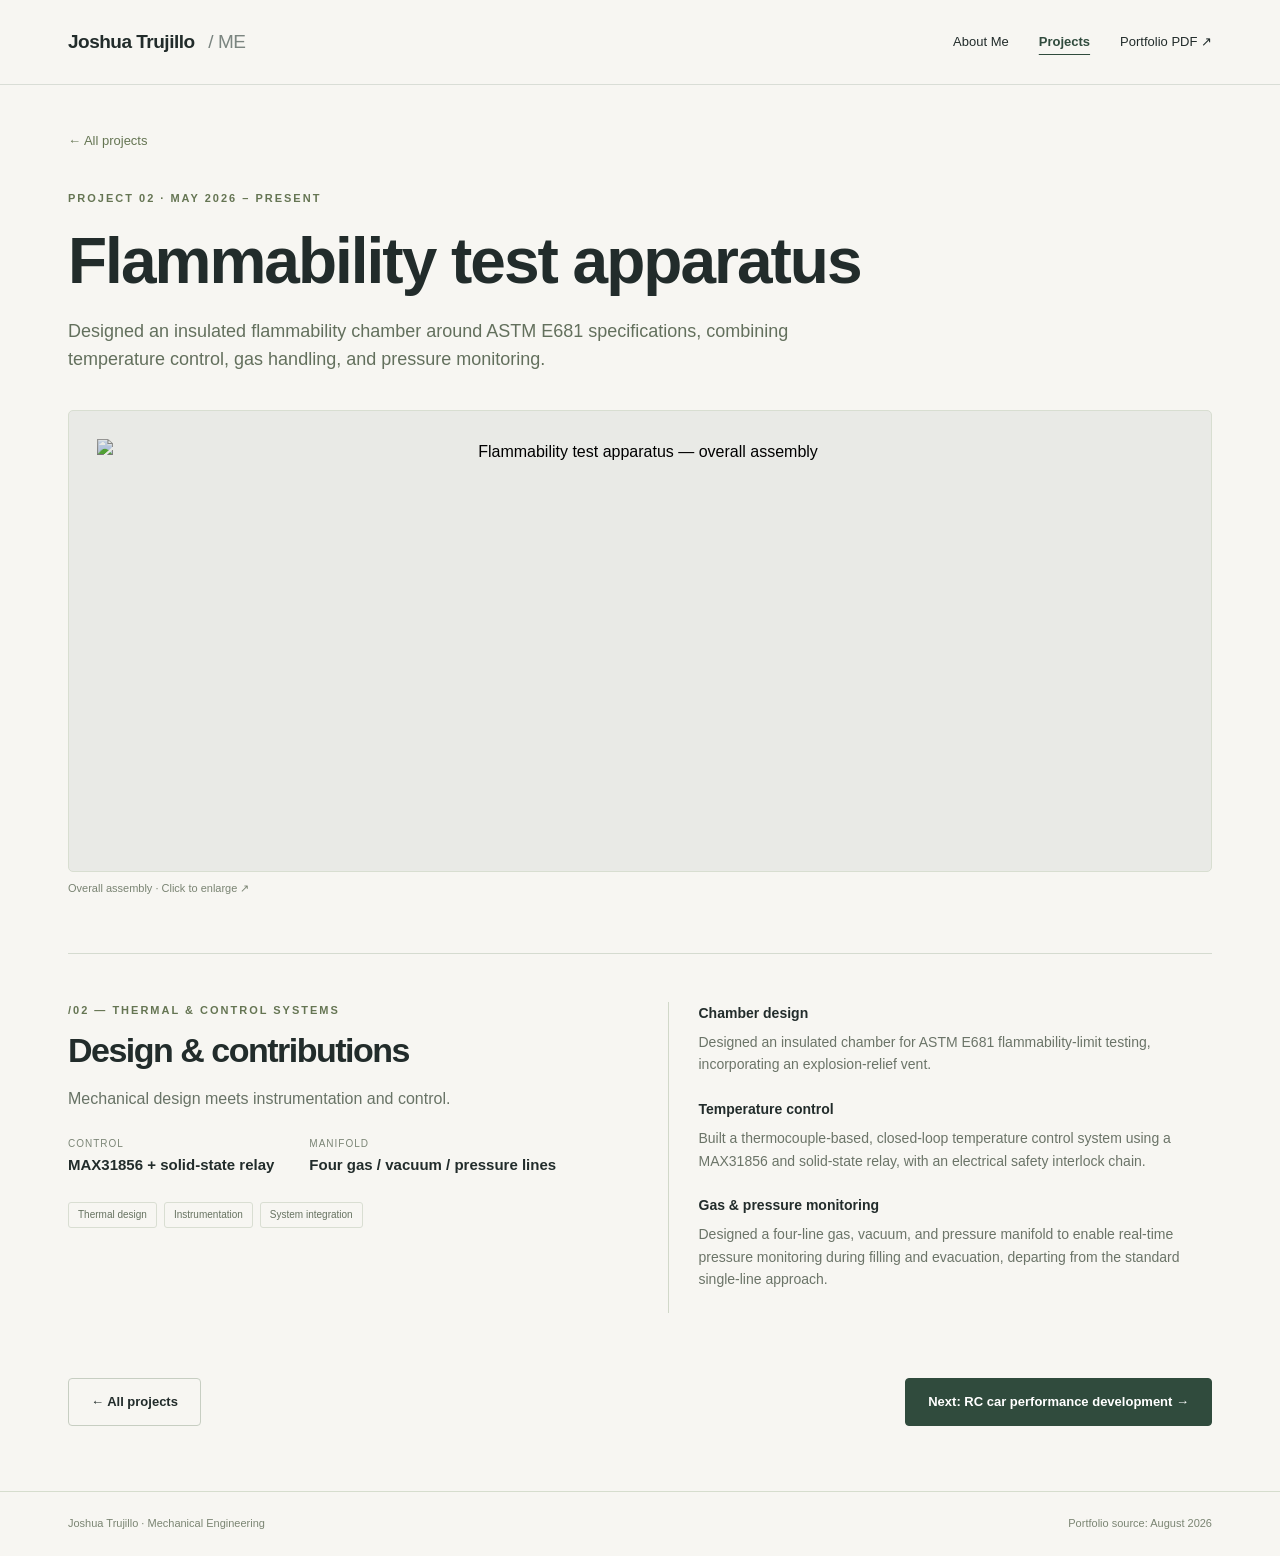
==== flammability.html @ b4437c77 "Add files via upload" ====
<!doctype html><html lang="en"><head><meta charset="utf-8"><meta name="viewport" content="width=device-width, initial-scale=1"><title>Flammability test apparatus | Joshua Trujillo</title><meta name="description" content="Joshua Trujillo’s mechanical engineering portfolio: wind tunnel development, flammability test apparatus, RC vehicle optimization, and battle bot design."><meta name="theme-color" content="#304b3d"><link rel="icon" href="favicon.svg" type="image/svg+xml"><link rel="stylesheet" href="style.css"></head><body><a class="skip" href="#main">Skip to content</a><header><nav class="wrap nav" aria-label="Main navigation"><a class="brand" href="index.html">Joshua Trujillo<span> / ME</span></a><div class="navlinks"><a href="index.html">About Me</a><a href="projects.html" aria-current="page">Projects</a><a href="Joshua-Trujillo-Engineering-Portfolio.pdf" target="_blank" rel="noopener">Portfolio PDF ↗</a></div></nav></header><main id="main" class="wrap project-detail"><section class="project-intro"><a class="back-link" href="projects.html">← All projects</a><div class="project-title-row"><div><div class="eyebrow">Project 02 · May 2026 – Present</div><h1>Flammability test apparatus</h1><p class="project-summary">Designed an insulated flammability chamber around ASTM E681 specifications, combining temperature control, gas handling, and pressure monitoring.</p></div></div><figure class="project-main-image"><button class="zoom" data-image="assets/p4-1.jpeg" data-caption="Flammability test apparatus" aria-label="Enlarge Flammability test apparatus image"><img src="assets/p4-1.jpeg" alt="Flammability test apparatus — overall assembly"></button><figcaption>Overall assembly · Click to enlarge ↗</figcaption></figure></section><section class="case" id="flammability"><div class="case-top"><div><div class="eyebrow">/02 — Thermal & control systems</div><h2>Design & contributions</h2><p class="case-intro">Mechanical design meets instrumentation and control.</p><div class="facts"><div class="fact"><small>Control</small><strong>MAX31856 + solid-state relay</strong></div><div class="fact"><small>Manifold</small><strong>Four gas / vacuum / pressure lines</strong></div></div><div class="tags"><span>Thermal design</span><span>Instrumentation</span><span>System integration</span></div></div><div class="contributions"><h3>Chamber design</h3><p>Designed an insulated chamber for ASTM E681 flammability-limit testing, incorporating an explosion-relief vent.</p><h3>Temperature control</h3><p>Built a thermocouple-based, closed-loop temperature control system using a MAX31856 and solid-state relay, with an electrical safety interlock chain.</p><h3>Gas & pressure monitoring</h3><p>Designed a four-line gas, vacuum, and pressure manifold to enable real-time pressure monitoring during filling and evacuation, departing from the standard single-line approach.</p></div></div></section><nav class="project-pagination" aria-label="Project navigation"><a class="btn" href="projects.html">← All projects</a><a class="btn primary" href="rc-car.html">Next: RC car performance development →</a></nav></main><footer><div class="wrap"><span>Joshua Trujillo · Mechanical Engineering</span><span>Portfolio source: August 2026</span></div></footer><dialog aria-label="Enlarged project image"><button aria-label="Close image">Close ×</button><img alt=""></dialog><script src="script.js"></script></body></html>
---- style.css ----
*{box-sizing:border-box}html{scroll-behavior:smooth;scroll-padding-top:90px}body{margin:0;background:#f7f6f2;color:#222c2b;font-family:Arial,Helvetica,sans-serif;line-height:1.6}a{color:inherit;text-decoration:none}button{font:inherit}img{display:block;max-width:100%}.wrap{max-width:1240px;margin:auto;padding:0 48px}header{position:sticky;top:0;background:#f7f6f2f2;backdrop-filter:blur(12px);z-index:10;border-bottom:1px solid #d9ddd6}.nav{display:flex;justify-content:space-between;align-items:center;min-height:84px;gap:24px}.brand{font-weight:700;letter-spacing:-.5px;font-size:19px}.brand span{color:#7b8580;margin-left:9px;font-weight:400}.navlinks{display:flex;gap:30px;font-size:13px}.navlinks a:hover{color:#6a8049}.eyebrow{text-transform:uppercase;font-size:11px;letter-spacing:2px;font-weight:700;color:#657553}.hero{display:grid;grid-template-columns:1.04fr 1fr;gap:40px;align-items:center;padding:80px 0 65px}h1{font-size:clamp(44px,5.6vw,76px);line-height:1.04;letter-spacing:-4px;margin:25px 0}h1 em{font-style:normal;color:#6a7e54}.intro{max-width:480px;color:#616a65;font-size:17px}.buttons{display:flex;gap:12px;flex-wrap:wrap;margin-top:30px}.btn{display:inline-flex;align-items:center;justify-content:center;gap:25px;padding:13px 22px;border:1px solid #c7cec2;border-radius:4px;font-size:13px;font-weight:600}.btn.primary{background:#304b3d;color:white;border-color:#304b3d}.btn:hover{background:#e7ebdf}.btn.primary:hover{background:#42644f}.hero-art{background:#e9ece5;border:1px solid #d4dbce;border-radius:8px;padding:28px 20px 20px;position:relative}.art-label{font:10px monospace;letter-spacing:1.5px;color:#667260;display:flex;justify-content:space-between}.hero-art img{width:100%;height:320px;object-fit:contain;mix-blend-mode:multiply;margin:18px 0}.caption{display:flex;justify-content:space-between;border-top:1px solid #c8d1c0;padding-top:16px;font-size:11px;color:#65705f}.strip{display:grid;grid-template-columns:repeat(3,1fr);border-top:1px solid #d5dbd0;border-bottom:1px solid #d5dbd0;padding:23px 0;margin-bottom:88px;gap:25px}.strip div{font-size:13px}.strip span{display:block;color:#7c867d;font-size:10px;text-transform:uppercase;letter-spacing:1.5px;margin-bottom:4px}.section-heading{display:flex;justify-content:space-between;align-items:end;gap:24px;margin-bottom:35px}h2{font-size:38px;letter-spacing:-1.5px;line-height:1.15;margin:12px 0}.section-heading p{color:#798277;font-size:13px}.project-grid{display:grid;grid-template-columns:1fr 1fr;gap:42px 28px}.project-card .picture{overflow:hidden;height:320px;background:#e9eae6;border:1px solid #e0e3da;border-radius:6px;position:relative}.picture img{width:100%;height:100%;object-fit:contain;mix-blend-mode:multiply;transition:transform .4s;padding:22px}.project-card:hover img{transform:scale(1.035)}.project-card .index{position:absolute;left:17px;top:14px;font:11px monospace;z-index:1;color:#586350}.card-meta{display:flex;justify-content:space-between;color:#73806b;font-size:10px;text-transform:uppercase;letter-spacing:1px;margin:19px 0 7px}.project-card h3{font-size:23px;letter-spacing:-.6px;margin:0 0 8px;display:flex;justify-content:space-between}.project-card p{font-size:14px;color:#6e766e;margin:0;max-width:510px}.tags{display:flex;gap:7px;flex-wrap:wrap;margin-top:17px}.tags span{font-size:10px;border:1px solid #d9ded2;border-radius:3px;padding:4px 9px;color:#667260}.case{padding-top:80px;margin-top:55px;border-top:1px solid #d5dbd0}.case-top{display:grid;grid-template-columns:1fr 1fr;gap:55px}.case h2{font-size:34px}.case-intro{color:#687366;font-size:16px}.facts{display:flex;gap:35px;margin:24px 0}.fact small{display:block;color:#7c8677;font-size:10px;letter-spacing:1px;text-transform:uppercase}.fact strong{font-size:15px}.contributions{border-left:1px solid #d1d8c9;padding-left:30px}.contributions h3{font-size:14px;margin:0 0 7px}.contributions p{font-size:14px;color:#6b7468;margin:0 0 22px}.gallery{display:grid;grid-template-columns:repeat(3,1fr);gap:20px;margin-top:32px}figure{margin:0}figure button{width:100%;padding:0;border:1px solid #d8ded1;background:#e9eae6;cursor:zoom-in;border-radius:5px;overflow:hidden}figure img{width:100%;height:230px;object-fit:contain;padding:14px;mix-blend-mode:multiply}figcaption{font-size:11px;color:#7a8473;margin-top:8px}.about{display:grid;grid-template-columns:.7fr 1fr;gap:80px;margin-top:90px;background:#e9ede2;padding:48px;border-radius:6px}.about p{color:#63705d;font-size:15px}.about h3{font-size:13px}.end{display:flex;justify-content:space-between;align-items:center;gap:30px;padding:65px 0}footer{border-top:1px solid #d6ddce;padding:23px 0;color:#7b8573;font-size:11px}footer .wrap{display:flex;justify-content:space-between}dialog{border:0;border-radius:8px;padding:50px 15px 15px;max-width:94vw;max-height:94vh;background:#f5f6f2}dialog::backdrop{background:#17251be0}dialog img{max-height:76vh;max-width:85vw;object-fit:contain}dialog button{position:absolute;top:9px;right:12px;background:none;border:0;cursor:pointer;padding:4px 12px}a:focus-visible,button:focus-visible{outline:3px solid #869d60;outline-offset:5px}.skip{position:absolute;top:-100px}.skip:focus{top:8px;left:10px;background:white;z-index:100;padding:10px}@media(max-width:800px){.wrap{padding:0 24px}.hero{grid-template-columns:1fr;padding-top:45px;gap:32px}h1{letter-spacing:-2.5px}.hero-art img{height:260px}.strip{margin-bottom:55px}.project-card .picture{height:240px}.case-top{grid-template-columns:1fr;gap:20px}.contributions{padding-left:20px}.about{grid-template-columns:1fr;gap:15px;padding:30px}.navlinks{gap:18px}.brand span{display:none}.gallery{gap:10px}figure img{height:170px}}@media(max-width:520px){.project-grid{grid-template-columns:1fr}.navlinks{font-size:11px;gap:14px}.brand{font-size:16px}.nav{min-height:70px}.strip{gap:15px}.strip div{font-size:11px}.strip span{font-size:8px}.section-heading{display:block}h2{font-size:32px}.project-card .picture{height:290px}.gallery{grid-template-columns:1fr}figure img{height:260px}.end{display:block}.end .btn{margin-top:12px}.facts{gap:20px}.card-meta{font-size:9px}footer .wrap{gap:20px}}@media(prefers-reduced-motion:reduce){html{scroll-behavior:auto}.picture img{transition:none}}
.navlinks [aria-current="page"]{color:#304b3d;font-weight:700;text-decoration:underline;text-underline-offset:8px}.home-intro{max-width:900px;padding:82px 0 68px}.home-intro h1{font-size:clamp(58px,7.5vw,100px);margin:28px 0}.home-lead{font-size:25px;line-height:1.4;max-width:690px;color:#4e6053;margin:28px 0}.home-bio{display:grid;grid-template-columns:1fr 1fr;gap:34px;max-width:880px}.home-bio p{font-size:16px;color:#697365;margin:0 0 12px}.home-skills{display:grid;grid-template-columns:repeat(3,1fr);gap:38px;border-top:1px solid #d5dbd0;padding:36px 0 65px}.home-skills h2{font-size:22px;letter-spacing:-.5px}.home-skills p{font-size:14px;color:#697365}.projects-page{padding-top:64px}@media(max-width:600px){.home-intro{padding:48px 0}.home-intro h1{font-size:58px}.home-lead{font-size:21px}.home-bio{grid-template-columns:1fr;gap:12px}.home-skills{grid-template-columns:1fr;gap:20px}.projects-page{padding-top:40px}}
.projects-page{padding-bottom:75px}.project-intro{padding-top:42px}.back-link{display:inline-block;font-size:13px;color:#657553;margin-bottom:38px}.back-link:hover{text-decoration:underline}.project-intro h1{font-size:clamp(40px,5vw,68px);max-width:850px;letter-spacing:-2px;line-height:1.08;margin:20px 0}.project-summary{max-width:750px;color:#63705d;font-size:18px}.project-main-image{margin-top:36px}.project-main-image button{background:#e9eae6}.project-main-image img{height:460px;padding:28px}.project-detail .case{margin-top:55px;padding-top:48px}.project-pagination{display:flex;justify-content:space-between;gap:20px;padding:65px 0}.project-detail .gallery img{height:290px}@media(max-width:600px){.project-main-image img{height:320px;padding:15px}.project-summary{font-size:16px}.project-pagination{flex-direction:column;align-items:flex-start}.project-detail .gallery img{height:260px}}
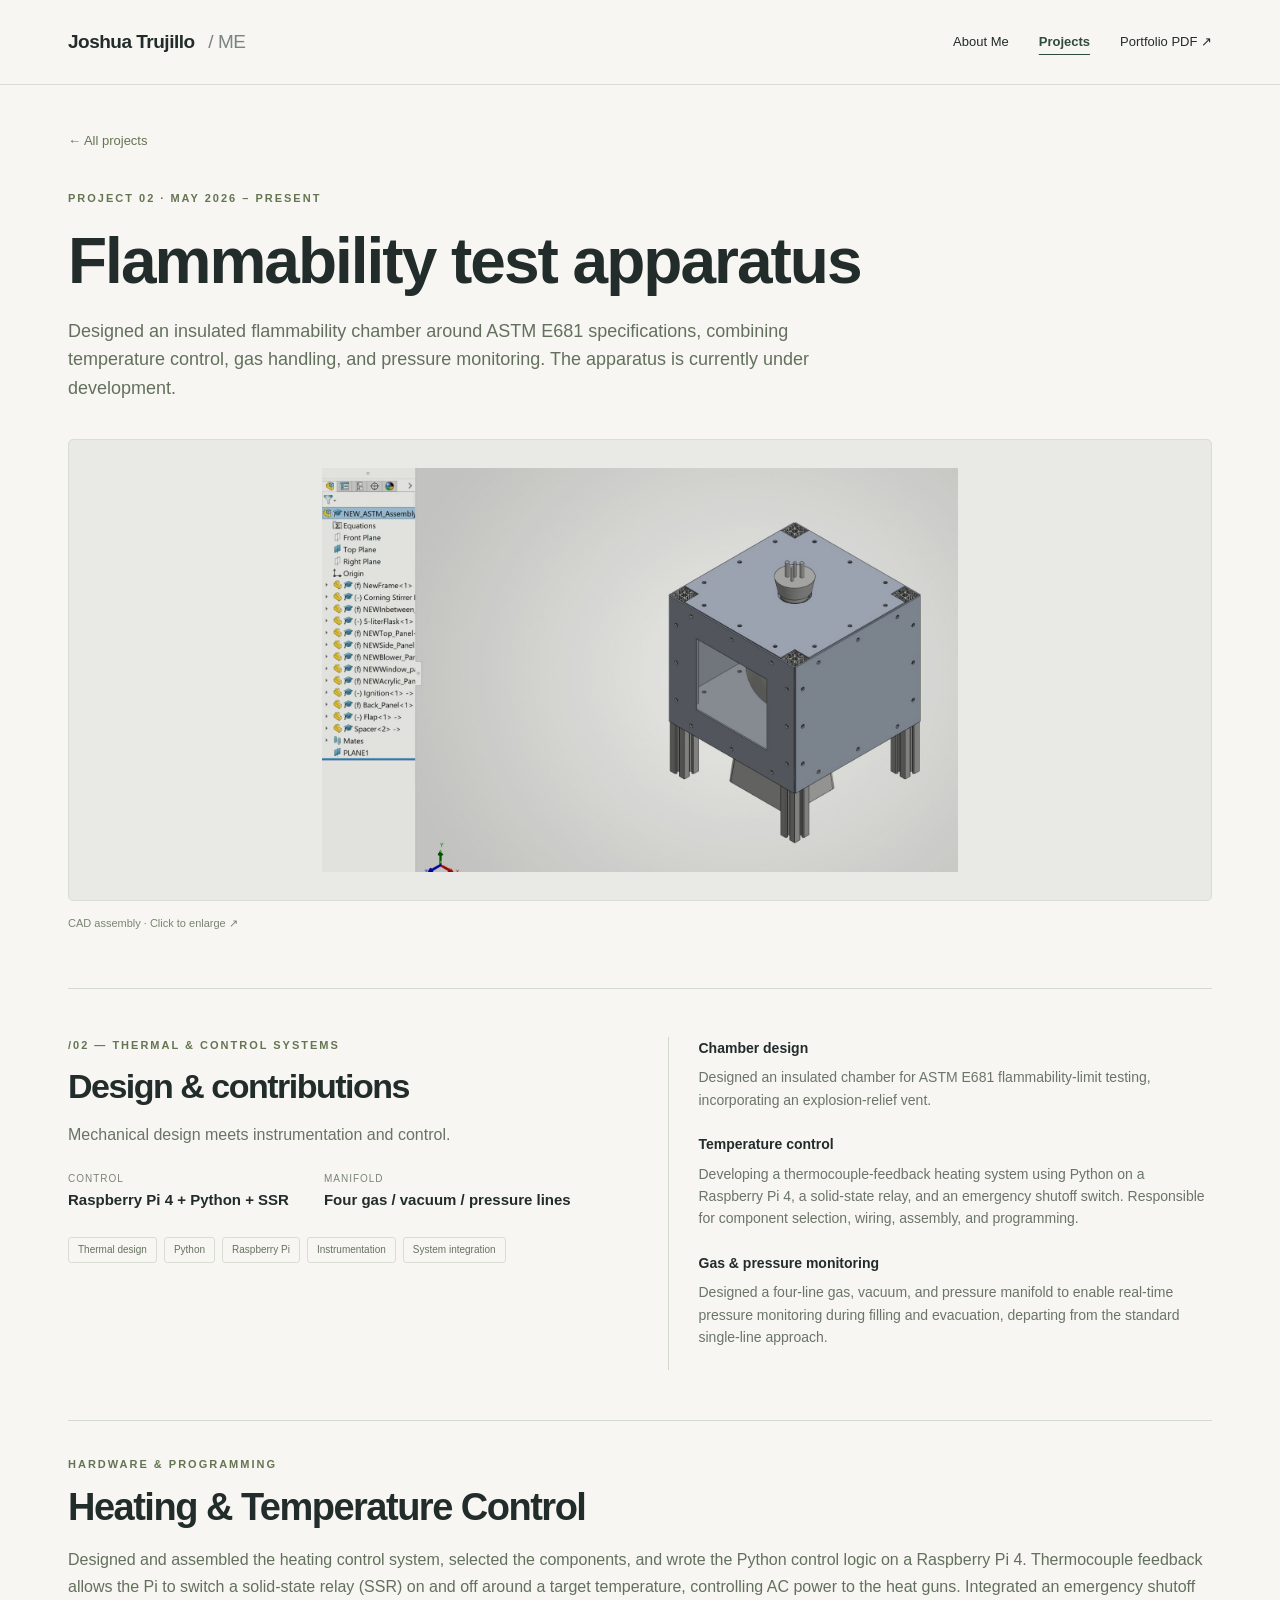
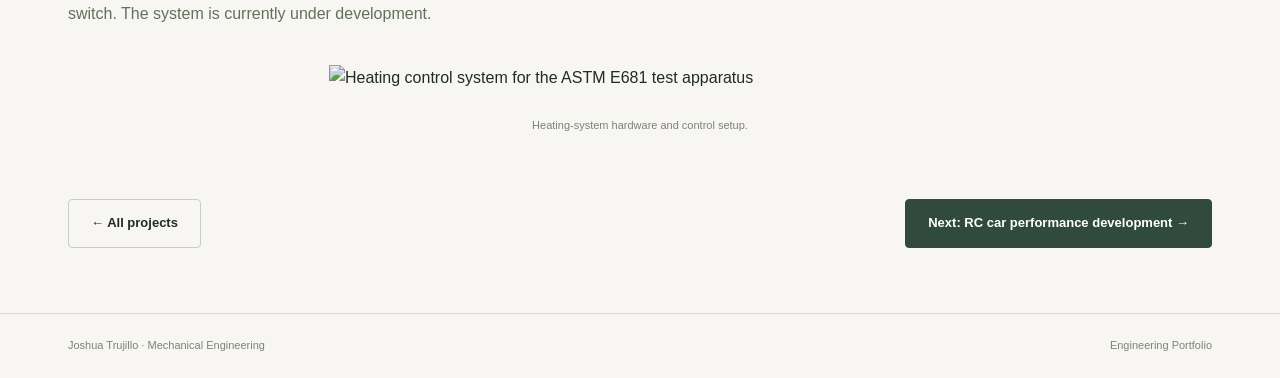
==== commit 290c5639: "Update flammability.html" ====
--- a/flammability.html
+++ b/flammability.html
@@ -1 +1,180 @@
-<!doctype html><html lang="en"><head><meta charset="utf-8"><meta name="viewport" content="width=device-width, initial-scale=1"><title>Flammability test apparatus | Joshua Trujillo</title><meta name="description" content="Joshua Trujillo’s mechanical engineering portfolio: wind tunnel development, flammability test apparatus, RC vehicle optimization, and battle bot design."><meta name="theme-color" content="#304b3d"><link rel="icon" href="favicon.svg" type="image/svg+xml"><link rel="stylesheet" href="style.css"></head><body><a class="skip" href="#main">Skip to content</a><header><nav class="wrap nav" aria-label="Main navigation"><a class="brand" href="index.html">Joshua Trujillo<span> / ME</span></a><div class="navlinks"><a href="index.html">About Me</a><a href="projects.html" aria-current="page">Projects</a><a href="Joshua-Trujillo-Engineering-Portfolio.pdf" target="_blank" rel="noopener">Portfolio PDF ↗</a></div></nav></header><main id="main" class="wrap project-detail"><section class="project-intro"><a class="back-link" href="projects.html">← All projects</a><div class="project-title-row"><div><div class="eyebrow">Project 02 · May 2026 – Present</div><h1>Flammability test apparatus</h1><p class="project-summary">Designed an insulated flammability chamber around ASTM E681 specifications, combining temperature control, gas handling, and pressure monitoring.</p></div></div><figure class="project-main-image"><button class="zoom" data-image="assets/p4-1.jpeg" data-caption="Flammability test apparatus" aria-label="Enlarge Flammability test apparatus image"><img src="assets/p4-1.jpeg" alt="Flammability test apparatus — overall assembly"></button><figcaption>Overall assembly · Click to enlarge ↗</figcaption></figure></section><section class="case" id="flammability"><div class="case-top"><div><div class="eyebrow">/02 — Thermal & control systems</div><h2>Design & contributions</h2><p class="case-intro">Mechanical design meets instrumentation and control.</p><div class="facts"><div class="fact"><small>Control</small><strong>MAX31856 + solid-state relay</strong></div><div class="fact"><small>Manifold</small><strong>Four gas / vacuum / pressure lines</strong></div></div><div class="tags"><span>Thermal design</span><span>Instrumentation</span><span>System integration</span></div></div><div class="contributions"><h3>Chamber design</h3><p>Designed an insulated chamber for ASTM E681 flammability-limit testing, incorporating an explosion-relief vent.</p><h3>Temperature control</h3><p>Built a thermocouple-based, closed-loop temperature control system using a MAX31856 and solid-state relay, with an electrical safety interlock chain.</p><h3>Gas & pressure monitoring</h3><p>Designed a four-line gas, vacuum, and pressure manifold to enable real-time pressure monitoring during filling and evacuation, departing from the standard single-line approach.</p></div></div></section><nav class="project-pagination" aria-label="Project navigation"><a class="btn" href="projects.html">← All projects</a><a class="btn primary" href="rc-car.html">Next: RC car performance development →</a></nav></main><footer><div class="wrap"><span>Joshua Trujillo · Mechanical Engineering</span><span>Portfolio source: August 2026</span></div></footer><dialog aria-label="Enlarged project image"><button aria-label="Close image">Close ×</button><img alt=""></dialog><script src="script.js"></script></body></html>+<!doctype html>
+<html lang="en">
+<head>
+  <meta charset="utf-8">
+  <meta name="viewport" content="width=device-width, initial-scale=1">
+  <title>Flammability test apparatus | Joshua Trujillo</title>
+  <meta name="description" content="Joshua Trujillo’s ASTM E681 flammability test apparatus project, featuring chamber design, Raspberry Pi heating controls, and gas-pressure monitoring.">
+  <meta name="theme-color" content="#304b3d">
+  <link rel="icon" href="favicon.svg" type="image/svg+xml">
+  <link rel="stylesheet" href="style.css">
+  <style>
+    .heating-section {
+      margin-top: 50px;
+      padding-top: 35px;
+      border-top: 1px solid #d5dbd0;
+    }
+    .heating-section > p {
+      color: #63705d;
+      line-height: 1.7;
+    }
+    .heating-photo {
+      display: block;
+      width: 100%;
+      max-width: 650px;
+      height: auto;
+      max-height: 400px;
+      object-fit: contain;
+      margin: 24px auto 0;
+      border-radius: 8px;
+    }
+    .heating-caption {
+      text-align: center;
+      margin-top: 12px;
+    }
+  </style>
+</head>
+<body>
+  <a class="skip" href="#main">Skip to content</a>
+
+  <header>
+    <nav class="wrap nav" aria-label="Main navigation">
+      <a class="brand" href="index.html">
+        Joshua Trujillo<span> / ME</span>
+      </a>
+      <div class="navlinks">
+        <a href="index.html">About Me</a>
+        <a href="projects.html" aria-current="page">Projects</a>
+        <a href="Joshua-Trujillo-Engineering-Portfolio.pdf"
+           target="_blank" rel="noopener">Portfolio PDF ↗</a>
+      </div>
+    </nav>
+  </header>
+
+  <main id="main" class="wrap project-detail">
+    <section class="project-intro">
+      <a class="back-link" href="projects.html">← All projects</a>
+      <div class="project-title-row">
+        <div>
+          <div class="eyebrow">Project 02 · May 2026 – Present</div>
+          <h1>Flammability test apparatus</h1>
+          <p class="project-summary">
+            Designed an insulated flammability chamber around ASTM E681
+            specifications, combining temperature control, gas handling,
+            and pressure monitoring. The apparatus is currently under
+            development.
+          </p>
+        </div>
+      </div>
+
+      <figure class="project-main-image">
+        <button class="zoom"
+                data-image="assets/p4-1.jpeg"
+                data-caption="Flammability test apparatus CAD assembly"
+                aria-label="Enlarge flammability test apparatus CAD assembly">
+          <img src="assets/p4-1.jpeg"
+               alt="CAD model of the flammability test apparatus">
+        </button>
+        <figcaption>CAD assembly · Click to enlarge ↗</figcaption>
+      </figure>
+    </section>
+
+    <section class="case" id="flammability">
+      <div class="case-top">
+        <div>
+          <div class="eyebrow">/02 — Thermal &amp; control systems</div>
+          <h2>Design &amp; contributions</h2>
+          <p class="case-intro">
+            Mechanical design meets instrumentation and control.
+          </p>
+
+          <div class="facts">
+            <div class="fact">
+              <small>Control</small>
+              <strong>Raspberry Pi 4 + Python + SSR</strong>
+            </div>
+            <div class="fact">
+              <small>Manifold</small>
+              <strong>Four gas / vacuum / pressure lines</strong>
+            </div>
+          </div>
+
+          <div class="tags">
+            <span>Thermal design</span>
+            <span>Python</span>
+            <span>Raspberry Pi</span>
+            <span>Instrumentation</span>
+            <span>System integration</span>
+          </div>
+        </div>
+
+        <div class="contributions">
+          <h3>Chamber design</h3>
+          <p>
+            Designed an insulated chamber for ASTM E681 flammability-limit
+            testing, incorporating an explosion-relief vent.
+          </p>
+
+          <h3>Temperature control</h3>
+          <p>
+            Developing a thermocouple-feedback heating system using Python
+            on a Raspberry Pi 4, a solid-state relay, and an emergency
+            shutoff switch. Responsible for component selection, wiring,
+            assembly, and programming.
+          </p>
+
+          <h3>Gas &amp; pressure monitoring</h3>
+          <p>
+            Designed a four-line gas, vacuum, and pressure manifold to
+            enable real-time pressure monitoring during filling and
+            evacuation, departing from the standard single-line approach.
+          </p>
+        </div>
+      </div>
+    </section>
+
+    <section class="heating-section" aria-labelledby="heating-heading">
+      <div class="eyebrow">Hardware &amp; programming</div>
+      <h2 id="heating-heading">Heating &amp; Temperature Control</h2>
+      <p>
+        Designed and assembled the heating control system, selected the
+        components, and wrote the Python control logic on a Raspberry Pi 4.
+        Thermocouple feedback allows the Pi to switch a solid-state relay
+        (SSR) on and off around a target temperature, controlling AC power
+        to the heat guns. Integrated an emergency shutoff switch.
+        The system is currently under development.
+      </p>
+
+      <figure>
+        <img class="heating-photo"
+             src="assets/heating_system.jpg"
+             alt="Heating control system for the ASTM E681 test apparatus"
+             loading="lazy">
+        <figcaption class="heating-caption">
+          Heating-system hardware and control setup.
+        </figcaption>
+      </figure>
+    </section>
+
+    <nav class="project-pagination" aria-label="Project navigation">
+      <a class="btn" href="projects.html">← All projects</a>
+      <a class="btn primary" href="rc-car.html">
+        Next: RC car performance development →
+      </a>
+    </nav>
+  </main>
+
+  <footer>
+    <div class="wrap">
+      <span>Joshua Trujillo · Mechanical Engineering</span>
+      <span>Engineering Portfolio</span>
+    </div>
+  </footer>
+
+  <dialog aria-label="Enlarged project image">
+    <button aria-label="Close image">Close ×</button>
+    <img alt="">
+  </dialog>
+  <script src="script.js"></script>
+</body>
+</html>
